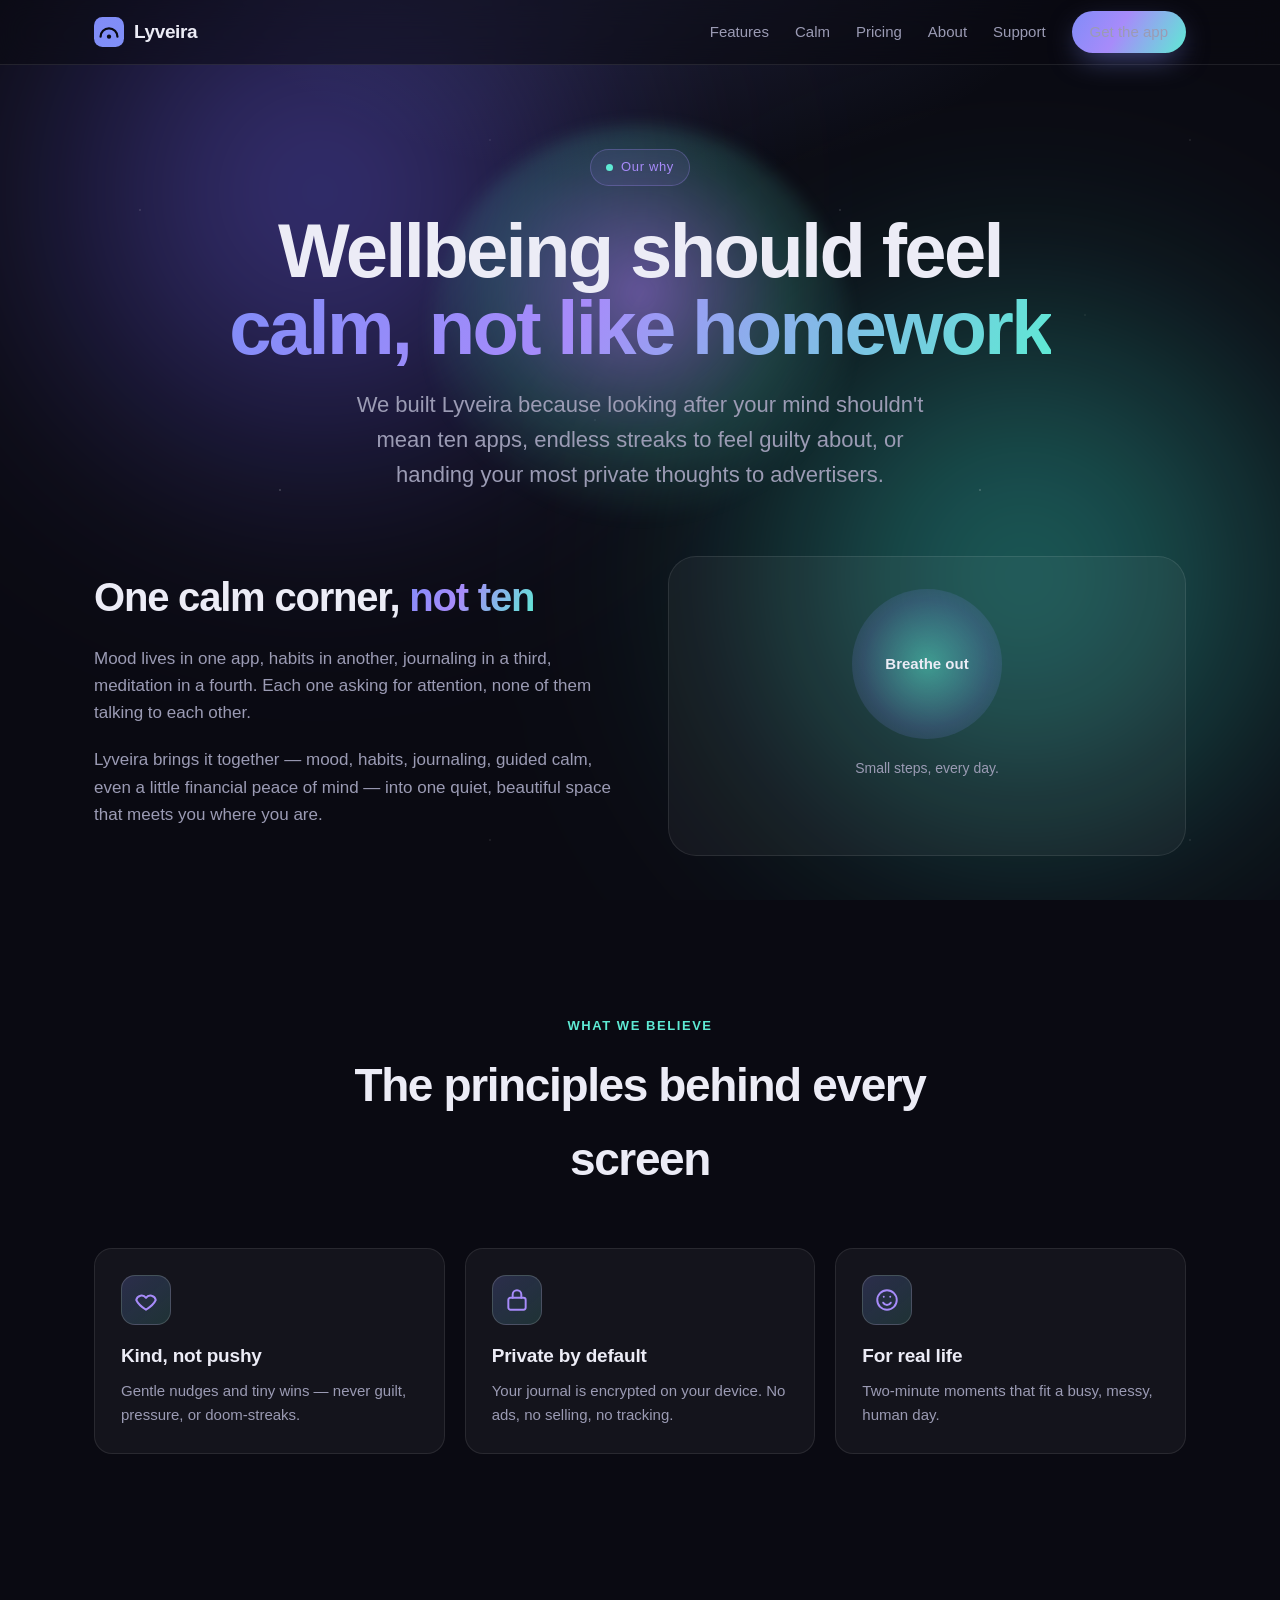
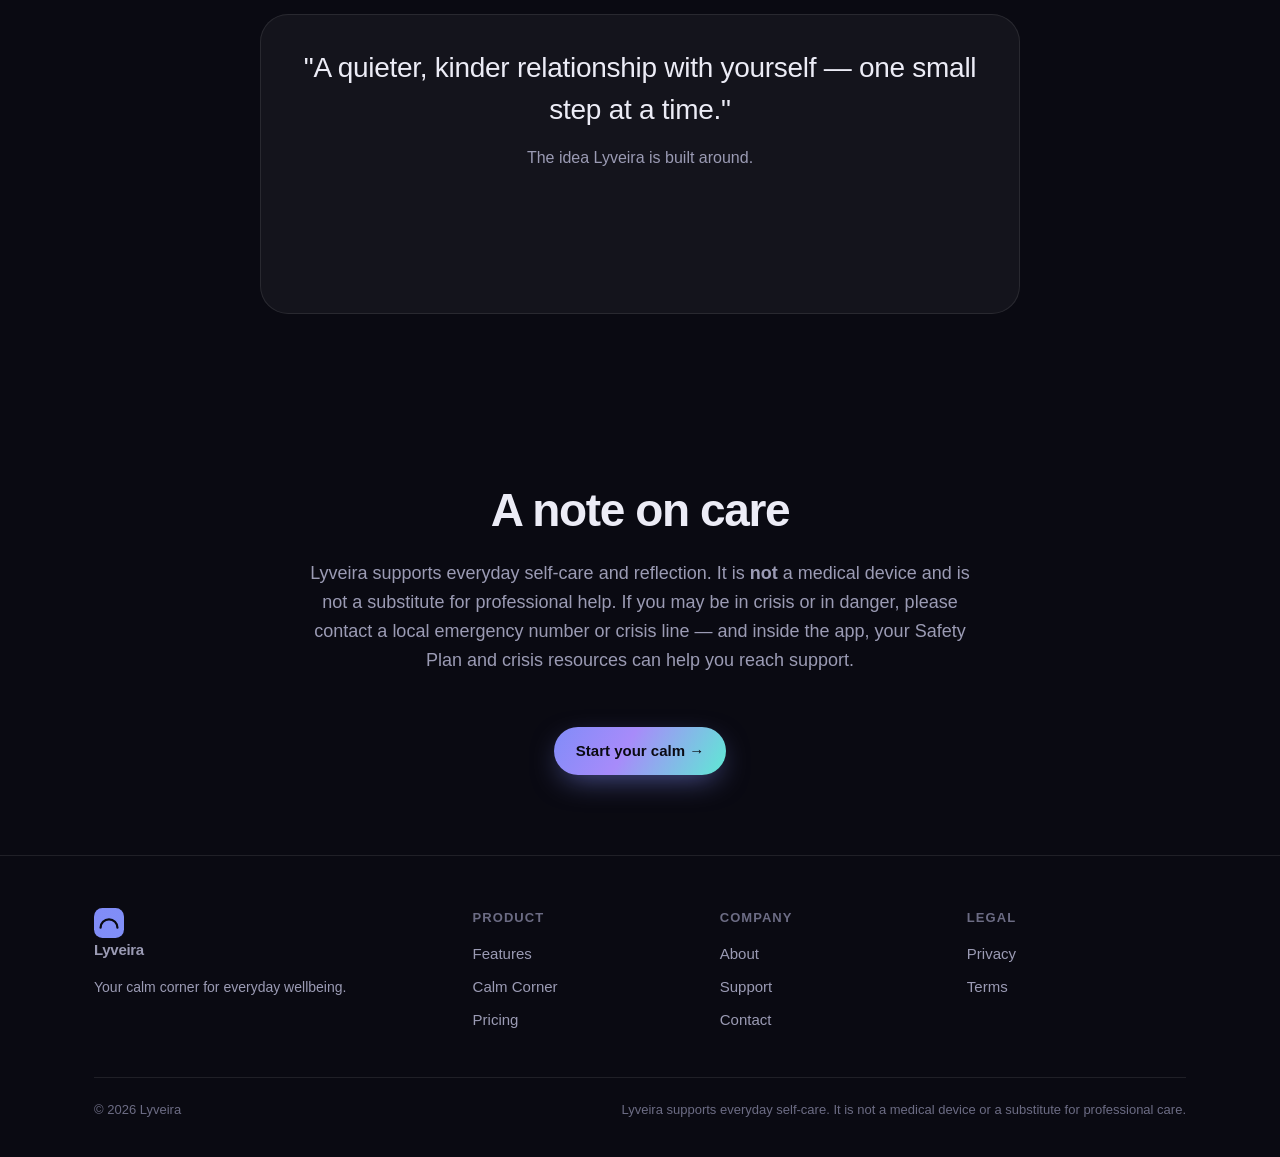
==== about/index.html @ 15eb9f91 "Premium redesign: aurora theme, animated hero, Pricing + About pages Rebuild the marketing site with" ====
<!DOCTYPE html>
<html lang="en">
<head>
<meta charset="utf-8">
<meta name="viewport" content="width=device-width, initial-scale=1">
<title>About — Lyveira</title>
<meta name="description" content="Why we built Lyveira: a calmer, kinder, more private place to look after your everyday wellbeing.">
<link rel="icon" href="data:image/svg+xml,%3Csvg xmlns='http://www.w3.org/2000/svg' viewBox='0 0 32 32'%3E%3Crect width='32' height='32' rx='9' fill='%23818cf8'/%3E%3C/svg%3E">
<link rel="stylesheet" href="../styles.css">
</head>
<body>
<div class="aurora"></div><div class="stars"></div>

<header class="nav">
  <div class="container">
    <a class="brand" href="../"><svg class="mark" viewBox="0 0 32 32" fill="none" aria-hidden="true"><rect width="32" height="32" rx="9" fill="url(#lg)"/><path d="M7 21a9 9 0 0 1 18 0" stroke="#0a0a12" stroke-width="2.4" stroke-linecap="round"/><circle cx="16" cy="21" r="2.3" fill="#0a0a12"/><defs><linearGradient id="lg" x1="0" y1="0" x2="32" y2="32"><stop stop-color="#818cf8"/><stop offset="1" stop-color="#5eead4"/></linearGradient></defs></svg>Lyveira</a>
    <nav class="nav-links">
      <a href="../#features">Features</a><a href="../#calm">Calm</a><a href="../pricing/">Pricing</a><a href="../about/">About</a><a href="../support/">Support</a>
      <a class="btn btn-primary" href="https://apps.apple.com/app/id6768826351" style="padding:9px 18px">Get the app</a>
    </nav>
    <button class="nav-toggle" aria-label="Menu" aria-expanded="false">☰</button>
  </div>
</header>

<section class="hero" style="padding-bottom:24px">
  <div class="orb" aria-hidden="true"></div>
  <div class="container">
    <span class="eyebrow"><span class="pulse"></span> Our why</span>
    <h1>Wellbeing should feel<br><span class="grad-text">calm, not like homework</span></h1>
    <p class="sub">We built Lyveira because looking after your mind shouldn't mean ten apps, endless streaks to feel guilty about, or handing your most private thoughts to advertisers.</p>
  </div>
</section>

<section style="padding-top:8px">
  <div class="container">
    <div class="split reveal">
      <div>
        <h2>One calm corner, <span class="grad-text">not ten</span></h2>
        <p>Mood lives in one app, habits in another, journaling in a third, meditation in a fourth. Each one asking for attention, none of them talking to each other.</p>
        <p>Lyveira brings it together — mood, habits, journaling, guided calm, even a little financial peace of mind — into one quiet, beautiful space that meets you where you are.</p>
      </div>
      <div class="visual">
        <div class="breath-demo"><div class="breath-circle">Breathe in</div><p class="muted" style="text-align:center;margin:0;font-size:14px">Small steps, every day.</p></div>
      </div>
    </div>
  </div>
</section>

<section>
  <div class="container">
    <div class="head reveal"><div class="kicker">What we believe</div><h2>The principles behind every screen</h2></div>
    <div class="features reveal">
      <div class="feature"><div class="icon"><svg viewBox="0 0 24 24" stroke-width="1.8" stroke-linecap="round" stroke-linejoin="round"><path d="M12 21s-7-4.5-9-9a5 5 0 0 1 9-2 5 5 0 0 1 9 2c-2 4.5-9 9-9 9z"/></svg></div><h3>Kind, not pushy</h3><p>Gentle nudges and tiny wins — never guilt, pressure, or doom-streaks.</p></div>
      <div class="feature"><div class="icon"><svg viewBox="0 0 24 24" stroke-width="1.8" stroke-linecap="round" stroke-linejoin="round"><rect x="4" y="10" width="16" height="11" rx="2"/><path d="M8 10V7a4 4 0 0 1 8 0v3"/></svg></div><h3>Private by default</h3><p>Your journal is encrypted on your device. No ads, no selling, no tracking.</p></div>
      <div class="feature"><div class="icon"><svg viewBox="0 0 24 24" stroke-width="1.8" stroke-linecap="round" stroke-linejoin="round"><circle cx="12" cy="12" r="9"/><path d="M8.5 14.5a4 4 0 0 0 7 0"/><path d="M9 9h.01M15 9h.01"/></svg></div><h3>For real life</h3><p>Two-minute moments that fit a busy, messy, human day.</p></div>
    </div>
  </div>
</section>

<section>
  <div class="container">
    <div class="visual reveal" style="text-align:center;max-width:760px;margin:0 auto">
      <p style="font-size:clamp(20px,3vw,28px);line-height:1.5;margin:0 0 14px;letter-spacing:-0.01em">"A quieter, kinder relationship with yourself — one small step at a time."</p>
      <p class="muted" style="margin:0">The idea Lyveira is built around.</p>
    </div>
  </div>
</section>

<section>
  <div class="container">
    <div class="head reveal"><h2>A note on care</h2><p>Lyveira supports everyday self-care and reflection. It is <b>not</b> a medical device and is not a substitute for professional help. If you may be in crisis or in danger, please contact a local emergency number or crisis line — and inside the app, your Safety Plan and crisis resources can help you reach support.</p></div>
    <div style="text-align:center"><a class="btn btn-primary" href="https://apps.apple.com/app/id6768826351">Start your calm →</a></div>
  </div>
</section>

<footer class="foot">
  <div class="container">
    <div class="foot-grid">
      <div><a class="brand" href="../"><svg class="mark" viewBox="0 0 32 32" fill="none" aria-hidden="true"><rect width="32" height="32" rx="9" fill="url(#lg2)"/><path d="M7 21a9 9 0 0 1 18 0" stroke="#0a0a12" stroke-width="2.4" stroke-linecap="round"/><defs><linearGradient id="lg2" x1="0" y1="0" x2="32" y2="32"><stop stop-color="#818cf8"/><stop offset="1" stop-color="#5eead4"/></linearGradient></defs></svg>Lyveira</a><p class="tag">Your calm corner for everyday wellbeing.</p></div>
      <div><h5>Product</h5><a href="../#features">Features</a><a href="../#calm">Calm Corner</a><a href="../pricing/">Pricing</a></div>
      <div><h5>Company</h5><a href="../about/">About</a><a href="../support/">Support</a><a href="mailto:support@lyveira.app">Contact</a></div>
      <div><h5>Legal</h5><a href="../privacy/">Privacy</a><a href="../terms/">Terms</a></div>
    </div>
    <div class="foot-bottom"><span>&copy; 2026 Lyveira</span><span class="disc">Lyveira supports everyday self-care. It is not a medical device or a substitute for professional care.</span></div>
  </div>
</footer>
<script src="../main.js" defer></script>
</body>
</html>
---- styles.css ----
/* ============================================================================
   Lyveira — "Night to Dawn" aurora theme
   Static, no-build. Calm, premium, animated. No medical claims in content.
   ========================================================================== */

:root {
  --night:   #07070e;
  --bg:      #0a0a12;
  --bg-soft: #0f0f1b;
  --surface: rgba(255,255,255,0.045);
  --surface-2: rgba(255,255,255,0.07);
  --border:  rgba(255,255,255,0.09);
  --border-2: rgba(255,255,255,0.16);

  --text:  #ECECF6;
  --muted: #9b9bb4;
  --faint: #6c6c84;

  --indigo: #818cf8;
  --violet: #a78bfa;
  --teal:   #5eead4;
  --emerald:#34d399;
  --rose:   #fb7185;
  --gold:   #fbbf24;

  --grad: linear-gradient(120deg, #818cf8 0%, #a78bfa 42%, #5eead4 100%);
  --grad-warm: linear-gradient(120deg, #a78bfa, #fb7185 60%, #fbbf24);

  --radius: 18px;
  --radius-lg: 28px;
  --max: 1140px;
  --shadow: 0 30px 80px -36px rgba(80,70,220,0.5);
  --ease: cubic-bezier(.2,.7,.2,1);
}

* { box-sizing: border-box; }
html { -webkit-text-size-adjust: 100%; scroll-behavior: smooth; }
body {
  margin: 0;
  background: var(--bg);
  color: var(--text);
  font-family: -apple-system, BlinkMacSystemFont, "Segoe UI", Roboto, Inter, Helvetica, Arial, sans-serif;
  line-height: 1.6;
  -webkit-font-smoothing: antialiased;
  overflow-x: hidden;
}
a { color: var(--indigo); text-decoration: none; }
a:hover { color: var(--violet); }
img, svg { max-width: 100%; display: block; }
.container { max-width: var(--max); margin: 0 auto; padding: 0 24px; }
.grad-text { background: var(--grad); -webkit-background-clip: text; background-clip: text; -webkit-text-fill-color: transparent; }

/* ── Animated aurora backdrop ─────────────────────────────────────────────── */
.aurora { position: fixed; inset: 0; z-index: -2; overflow: hidden; background:
  radial-gradient(60% 50% at 50% -10%, rgba(129,140,248,0.18), transparent 60%), var(--bg); }
.aurora::before, .aurora::after {
  content: ""; position: absolute; width: 70vw; height: 70vw; border-radius: 50%;
  filter: blur(90px); opacity: 0.5; mix-blend-mode: screen;
}
.aurora::before { background: radial-gradient(circle, #6d5dfc, transparent 60%); top: -20vw; left: -10vw; animation: drift1 26s var(--ease) infinite alternate; }
.aurora::after  { background: radial-gradient(circle, #2dd4bf, transparent 60%); top: 10vw; right: -15vw; animation: drift2 32s var(--ease) infinite alternate; }
.stars { position: fixed; inset: 0; z-index: -1; pointer-events: none;
  background-image:
    radial-gradient(1px 1px at 20% 30%, rgba(255,255,255,0.6), transparent),
    radial-gradient(1px 1px at 70% 20%, rgba(255,255,255,0.4), transparent),
    radial-gradient(1.5px 1.5px at 40% 70%, rgba(255,255,255,0.5), transparent),
    radial-gradient(1px 1px at 85% 60%, rgba(255,255,255,0.35), transparent),
    radial-gradient(1px 1px at 55% 45%, rgba(255,255,255,0.3), transparent);
  background-size: 700px 700px; opacity: 0.6; }
@keyframes drift1 { from { transform: translate(0,0) scale(1);} to { transform: translate(12vw, 8vw) scale(1.2);} }
@keyframes drift2 { from { transform: translate(0,0) scale(1.1);} to { transform: translate(-10vw, 6vw) scale(1);} }

/* ── Nav ──────────────────────────────────────────────────────────────────── */
.nav { position: sticky; top: 0; z-index: 100; backdrop-filter: blur(14px);
  background: rgba(10,10,18,0.55); border-bottom: 1px solid var(--border); }
.nav .container { display: flex; align-items: center; gap: 16px; height: 64px; }
.brand { display: flex; align-items: center; gap: 10px; font-weight: 750; font-size: 19px; letter-spacing: -0.02em; color: var(--text); }
.brand:hover { color: var(--text); }
.brand .mark { width: 30px; height: 30px; }
.nav-links { margin-left: auto; display: flex; gap: 26px; align-items: center; }
.nav-links a { color: var(--muted); font-size: 15px; font-weight: 500; }
.nav-links a:hover { color: var(--text); }
.nav-toggle { display: none; margin-left: auto; background: none; border: 0; color: var(--text); font-size: 24px; cursor: pointer; }

/* ── Buttons / badges ─────────────────────────────────────────────────────── */
.btn { display: inline-flex; align-items: center; gap: 9px; font-weight: 700; font-size: 15px;
  padding: 12px 22px; border-radius: 999px; border: 0; cursor: pointer; transition: transform .2s var(--ease), filter .2s; }
.btn:hover { transform: translateY(-2px); }
.btn-primary { background: var(--grad); color: #0a0a12; box-shadow: 0 10px 30px -8px rgba(129,140,248,0.6); }
.btn-primary:hover { filter: brightness(1.06); color: #0a0a12; }
.btn-ghost { background: var(--surface); color: var(--text); border: 1px solid var(--border-2); }
.btn-ghost:hover { color: var(--text); background: var(--surface-2); }

.appstore { display: inline-flex; align-items: center; gap: 11px; background: #000; border: 1px solid #33333f;
  color: #fff; padding: 11px 20px; border-radius: 14px; transition: transform .2s var(--ease), border-color .2s; }
.appstore:hover { transform: translateY(-2px); border-color: #555; color: #fff; }
.appstore svg { width: 26px; height: 26px; fill: #fff; }
.appstore .s { font-size: 11px; color: #c9c9d6; line-height: 1; }
.appstore .b { font-size: 18px; font-weight: 600; line-height: 1.15; }

/* ── Hero ─────────────────────────────────────────────────────────────────── */
.hero { position: relative; padding: 84px 0 48px; text-align: center; }
.eyebrow { display: inline-flex; align-items: center; gap: 8px; font-size: 13px; letter-spacing: 0.05em;
  color: var(--violet); background: rgba(167,139,250,0.1); border: 1px solid rgba(167,139,250,0.28);
  padding: 7px 15px; border-radius: 999px; margin-bottom: 26px; }
.eyebrow .pulse { width: 7px; height: 7px; border-radius: 50%; background: var(--teal); box-shadow: 0 0 0 0 rgba(94,234,212,0.6); animation: pulse 2.4s infinite; }
@keyframes pulse { 0%{box-shadow:0 0 0 0 rgba(94,234,212,.6);} 70%{box-shadow:0 0 0 9px rgba(94,234,212,0);} 100%{box-shadow:0 0 0 0 rgba(94,234,212,0);} }
.hero h1 { font-size: clamp(40px, 7.5vw, 76px); line-height: 1.02; letter-spacing: -0.035em; margin: 0 0 20px; font-weight: 800; }
.hero .sub { font-size: clamp(17px, 2.3vw, 22px); color: var(--muted); max-width: 600px; margin: 0 auto 32px; }
.hero-cta { display: flex; gap: 16px; justify-content: center; align-items: center; flex-wrap: wrap; }
.hero-note { color: var(--faint); font-size: 13px; margin-top: 16px; }

/* breathing orb behind hero */
.orb { position: absolute; top: 60px; left: 50%; transform: translateX(-50%); width: 420px; height: 420px;
  border-radius: 50%; z-index: -1; background: radial-gradient(circle at 50% 40%, rgba(167,139,250,0.55), rgba(94,234,212,0.18) 45%, transparent 70%);
  filter: blur(8px); animation: breathe 9s var(--ease) infinite; }
@keyframes breathe { 0%,100%{ transform: translateX(-50%) scale(0.92); opacity:.7;} 50%{ transform: translateX(-50%) scale(1.12); opacity:1;} }

/* ── Phone mockup ─────────────────────────────────────────────────────────── */
.phone-stage { display: flex; justify-content: center; margin-top: 52px; perspective: 1400px; }
.phone { width: 290px; height: 600px; border-radius: 46px; padding: 13px;
  background: linear-gradient(160deg, #20202f, #0c0c16); border: 1.5px solid #34344a;
  box-shadow: var(--shadow), inset 0 0 0 7px #08080f; position: relative;
  transform: rotateX(6deg) rotateY(-9deg); transition: transform .6s var(--ease); }
.phone:hover { transform: rotateX(0) rotateY(0); }
.phone .notch { position: absolute; top: 14px; left: 50%; transform: translateX(-50%); width: 116px; height: 26px; background: #07070e; border-radius: 0 0 16px 16px; z-index: 3; }
.screen { height: 100%; border-radius: 33px; background: radial-gradient(130% 80% at 50% 0%, #1a1a2c, #0c0c16); overflow: hidden; position: relative; }
.screen .slide { position: absolute; inset: 0; padding: 46px 18px 18px; display: flex; flex-direction: column; gap: 12px; opacity: 0; transition: opacity .7s var(--ease); }
.screen .slide.on { opacity: 1; }
.sl-greet { font-size: 13px; color: var(--muted); }
.sl-greet b { display: block; color: var(--text); font-size: 21px; letter-spacing: -0.02em; font-weight: 700; }
.card-mini { background: var(--surface); border: 1px solid var(--border); border-radius: 14px; padding: 13px 14px; }
.card-mini .lbl { font-size: 11px; color: var(--muted); display: block; margin-bottom: 7px; }
.moods { display: flex; gap: 9px; font-size: 24px; }
.moods span { transition: transform .2s; }
.moods span:hover { transform: scale(1.25); }
.prog { height: 8px; border-radius: 6px; background: rgba(255,255,255,0.08); overflow: hidden; }
.prog i { display: block; height: 100%; border-radius: 6px; background: var(--grad); }
.pill-row { display: flex; gap: 7px; flex-wrap: wrap; }
.pill { font-size: 11px; padding: 5px 10px; border-radius: 999px; background: rgba(129,140,248,0.14); border: 1px solid rgba(129,140,248,0.25); color: #cdd2ff; }
.garden { font-size: 30px; letter-spacing: 4px; }
.coach-bubble { background: var(--grad); color: #0a0a12; font-size: 12px; font-weight: 600; padding: 10px 12px; border-radius: 14px 14px 14px 4px; align-self: flex-start; max-width: 85%; }
.dots { display: flex; gap: 6px; justify-content: center; margin-top: 14px; }
.dots b { width: 6px; height: 6px; border-radius: 50%; background: rgba(255,255,255,0.25); transition: background .3s, width .3s; }
.dots b.on { background: var(--violet); width: 18px; border-radius: 3px; }

/* ── Marquee trust bar ────────────────────────────────────────────────────── */
.trustbar { border-top: 1px solid var(--border); border-bottom: 1px solid var(--border); background: rgba(255,255,255,0.015); overflow: hidden; }
.marquee { display: flex; gap: 48px; padding: 16px 0; white-space: nowrap; animation: scroll 30s linear infinite; width: max-content; }
.marquee span { color: var(--muted); font-size: 14px; display: inline-flex; gap: 10px; align-items: center; }
.marquee span::before { content: "✦"; color: var(--teal); }
@keyframes scroll { from { transform: translateX(0);} to { transform: translateX(-50%);} }

/* ── Sections ─────────────────────────────────────────────────────────────── */
section { padding: 80px 0; position: relative; }
.head { text-align: center; max-width: 680px; margin: 0 auto 52px; }
.head .kicker { font-size: 13px; letter-spacing: 0.12em; text-transform: uppercase; color: var(--teal); font-weight: 600; margin-bottom: 12px; }
.head h2 { font-size: clamp(30px, 4.5vw, 46px); letter-spacing: -0.03em; margin: 0 0 12px; font-weight: 800; }
.head p { color: var(--muted); font-size: 18px; margin: 0; }

/* reveal on scroll */
.reveal { opacity: 0; transform: translateY(26px); transition: opacity .7s var(--ease), transform .7s var(--ease); }
.reveal.in { opacity: 1; transform: none; }
.reveal.d1 { transition-delay: .08s; } .reveal.d2 { transition-delay: .16s; } .reveal.d3 { transition-delay: .24s; }

/* feature grid */
.features { display: grid; grid-template-columns: repeat(3, 1fr); gap: 20px; }
.feature { background: var(--surface); border: 1px solid var(--border); border-radius: var(--radius); padding: 26px;
  position: relative; overflow: hidden; transition: transform .3s var(--ease), border-color .3s, background .3s; }
.feature::after { content:""; position:absolute; inset:0; background: radial-gradient(120% 80% at 0 0, rgba(129,140,248,0.10), transparent 50%); opacity:0; transition:opacity .3s; }
.feature:hover { transform: translateY(-6px); border-color: var(--border-2); background: var(--surface-2); }
.feature:hover::after { opacity: 1; }
.feature .icon { width: 50px; height: 50px; border-radius: 14px; display: grid; place-items: center; margin-bottom: 16px;
  background: linear-gradient(140deg, rgba(129,140,248,0.22), rgba(94,234,212,0.14)); border: 1px solid var(--border-2); }
.feature .icon svg { width: 26px; height: 26px; stroke: var(--violet); fill: none; }
.feature h3 { margin: 0 0 7px; font-size: 19px; letter-spacing: -0.01em; }
.feature p { margin: 0; color: var(--muted); font-size: 15px; }
.feature .badge { position: absolute; top: 18px; right: 18px; font-size: 10px; letter-spacing: 0.08em; text-transform: uppercase;
  color: var(--gold); border: 1px solid rgba(251,191,36,0.4); border-radius: 999px; padding: 3px 9px; }

/* split showcase */
.split { display: grid; grid-template-columns: 1fr 1fr; gap: 56px; align-items: center; }
.split.flip .visual { order: 2; }
.split h2 { font-size: clamp(28px, 4vw, 40px); letter-spacing: -0.03em; margin: 0 0 16px; }
.split p { color: var(--muted); font-size: 17px; margin: 0 0 20px; }
.checklist { list-style: none; padding: 0; margin: 0; display: grid; gap: 12px; }
.checklist li { display: flex; gap: 12px; align-items: flex-start; color: var(--text); }
.checklist li::before { content: "✓"; color: var(--teal); font-weight: 800; background: rgba(94,234,212,0.12); border-radius: 50%; width: 22px; height: 22px; display: grid; place-items: center; flex: none; font-size: 13px; margin-top: 1px; }
.visual { border: 1px solid var(--border); border-radius: var(--radius-lg); background: var(--surface); padding: 32px; min-height: 300px; position: relative; overflow: hidden; }

/* garden art */
.garden-art { display: flex; align-items: flex-end; justify-content: center; gap: 14px; height: 240px; }
.sprout { width: 46px; background: linear-gradient(180deg, rgba(52,211,153,0.25), rgba(52,211,153,0.05)); border: 1px solid rgba(52,211,153,0.3); border-radius: 14px 14px 8px 8px; display: flex; align-items: flex-end; justify-content: center; padding-bottom: 8px; font-size: 26px; animation: grow 4s var(--ease) infinite alternate; }
.sprout:nth-child(2){ animation-delay:.5s;} .sprout:nth-child(3){ animation-delay:1s;} .sprout:nth-child(4){ animation-delay:1.5s;} .sprout:nth-child(5){ animation-delay:2s;}
@keyframes grow { from { height: 60%; opacity:.7;} to { height: 100%; opacity:1;} }

/* breathing demo */
.breath-demo { display: flex; flex-direction: column; align-items: center; gap: 18px; }
.breath-circle { width: 150px; height: 150px; border-radius: 50%; background: radial-gradient(circle, rgba(94,234,212,0.5), rgba(129,140,248,0.2) 60%, transparent);
  display: grid; place-items: center; color: var(--text); font-size: 15px; font-weight: 600; animation: breathe2 8s var(--ease) infinite; }
@keyframes breathe2 { 0%,100%{ transform: scale(0.8);} 50%{ transform: scale(1.15);} }

/* personas */
.personas { display: grid; grid-template-columns: repeat(4,1fr); gap: 16px; }
.persona { background: var(--surface); border: 1px solid var(--border); border-radius: var(--radius); padding: 22px; text-align: center; }
.persona .e { font-size: 30px; margin-bottom: 10px; }
.persona h4 { margin: 0 0 6px; font-size: 16px; }
.persona p { margin: 0; color: var(--muted); font-size: 13px; }

/* stats */
.stats { display: grid; grid-template-columns: repeat(4,1fr); gap: 20px; text-align: center; }
.stat .n { font-size: clamp(30px,5vw,46px); font-weight: 800; letter-spacing: -0.03em; }
.stat .l { color: var(--muted); font-size: 14px; }

/* pricing */
.plans { display: grid; grid-template-columns: 1fr 1fr; gap: 24px; max-width: 820px; margin: 0 auto; }
.plan { background: var(--surface); border: 1px solid var(--border); border-radius: var(--radius-lg); padding: 32px; position: relative; }
.plan.pro { border-color: rgba(167,139,250,0.45); background: radial-gradient(130% 120% at 50% 0, rgba(167,139,250,0.12), var(--surface)); }
.plan .tier { font-size: 14px; letter-spacing: 0.1em; text-transform: uppercase; color: var(--muted); }
.plan.pro .tier { color: var(--violet); }
.plan .price { font-size: 42px; font-weight: 800; letter-spacing: -0.03em; margin: 6px 0 2px; }
.plan .price small { font-size: 16px; color: var(--muted); font-weight: 500; }
.plan ul { list-style: none; padding: 0; margin: 20px 0 24px; display: grid; gap: 11px; }
.plan li { display: flex; gap: 10px; color: var(--text); font-size: 15px; }
.plan li::before { content: "✓"; color: var(--teal); font-weight: 800; }
.plan li.off { color: var(--faint); } .plan li.off::before { content: "—"; color: var(--faint); }
.ribbon { position: absolute; top: -12px; right: 24px; background: var(--grad-warm); color: #0a0a12; font-size: 12px; font-weight: 700; padding: 5px 12px; border-radius: 999px; }

/* FAQ */
.faq { max-width: 780px; margin: 0 auto; }
.faq details { border: 1px solid var(--border); border-radius: 14px; padding: 0 20px; margin-bottom: 12px; background: var(--surface); transition: border-color .2s; }
.faq details[open] { border-color: var(--border-2); }
.faq summary { cursor: pointer; padding: 18px 0; font-weight: 650; list-style: none; display: flex; justify-content: space-between; gap: 16px; align-items: center; }
.faq summary::-webkit-details-marker { display: none; }
.faq summary::after { content: "+"; color: var(--violet); font-size: 24px; line-height: 1; transition: transform .2s; }
.faq details[open] summary::after { content: "−"; }
.faq details p { margin: 0 0 18px; color: var(--muted); font-size: 15px; }

/* big CTA */
.cta-final { text-align: center; }
.cta-card { position: relative; overflow: hidden; border: 1px solid rgba(167,139,250,0.35); border-radius: var(--radius-lg);
  background: radial-gradient(120% 130% at 50% 0, rgba(129,140,248,0.18), var(--surface)); padding: 64px 28px; }
.cta-card h2 { font-size: clamp(30px,5vw,48px); letter-spacing: -0.03em; margin: 0 0 14px; font-weight: 800; }
.cta-card p { color: var(--muted); max-width: 480px; margin: 0 auto 28px; font-size: 18px; }

/* footer */
.foot { border-top: 1px solid var(--border); padding: 52px 0 36px; }
.foot-grid { display: grid; grid-template-columns: 1.6fr 1fr 1fr 1fr; gap: 28px; }
.foot .brand { margin-bottom: 14px; }
.foot p.tag { color: var(--muted); font-size: 14px; max-width: 260px; }
.foot h5 { font-size: 13px; letter-spacing: 0.08em; text-transform: uppercase; color: var(--faint); margin: 0 0 14px; }
.foot a { display: block; color: var(--muted); font-size: 15px; margin-bottom: 9px; }
.foot a:hover { color: var(--text); }
.foot-bottom { border-top: 1px solid var(--border); margin-top: 36px; padding-top: 22px; display: flex; justify-content: space-between; gap: 14px; flex-wrap: wrap; color: var(--faint); font-size: 13px; }
.foot-bottom .disc { max-width: 620px; }

/* ── Legal / content pages (kept) ─────────────────────────────────────────── */
/* compatibility header/footer for privacy/terms/support (older markup) */
header.site { display: flex; align-items: center; gap: 12px; padding: 16px 24px; border-bottom: 1px solid var(--border);
  position: sticky; top: 0; background: rgba(10,10,18,0.6); backdrop-filter: blur(12px); z-index: 50; }
header.site .brand { font-weight: 750; font-size: 19px; letter-spacing: -0.02em; }
header.site .brand a { color: var(--text); }
header.site nav { margin-left: auto; display: flex; gap: 18px; font-size: 15px; }
header.site nav a { color: var(--muted); }
header.site nav a:hover { color: var(--text); }
body > footer:not(.foot) { border-top: 1px solid var(--border); color: var(--muted); font-size: 14px; padding: 28px 24px; text-align: center; }
body > footer:not(.foot) a { color: var(--muted); }
body > footer:not(.foot) a:hover { color: var(--text); }
.wrap { max-width: 760px; margin: 0 auto; padding: 44px 24px 90px; }
.wrap h1 { font-size: 32px; letter-spacing: -0.02em; margin: 16px 0 6px; }
.wrap h2 { font-size: 21px; margin: 34px 0 8px; letter-spacing: -0.01em; }
.wrap h3 { font-size: 16px; margin: 22px 0 6px; }
.muted { color: var(--muted); }
.updated { color: var(--muted); font-size: 14px; margin-bottom: 8px; }
.tldr { background: var(--surface); border: 1px solid var(--border); border-radius: 14px; padding: 16px 20px; margin: 22px 0; }
.tldr ul { margin: 6px 0 0; padding-left: 20px; }
hr { border: none; border-top: 1px solid var(--border); margin: 34px 0; }

/* ── Responsive ───────────────────────────────────────────────────────────── */
@media (max-width: 900px) {
  .features { grid-template-columns: 1fr 1fr; }
  .split, .plans { grid-template-columns: 1fr; gap: 32px; }
  .split.flip .visual { order: 0; }
  .personas, .stats { grid-template-columns: 1fr 1fr; }
  .foot-grid { grid-template-columns: 1fr 1fr; }
}
@media (max-width: 600px) {
  .nav-links { display: none; }
  .nav-links.open { display: flex; position: absolute; top: 64px; left: 0; right: 0; flex-direction: column; gap: 0;
    background: rgba(10,10,18,0.96); backdrop-filter: blur(14px); border-bottom: 1px solid var(--border); padding: 8px 24px 16px; }
  .nav-links.open a { padding: 12px 0; border-bottom: 1px solid var(--border); }
  .nav-toggle { display: block; }
  .features, .personas, .stats, .foot-grid { grid-template-columns: 1fr; }
  section { padding: 60px 0; }
}

/* ── Reduced motion ───────────────────────────────────────────────────────── */
@media (prefers-reduced-motion: reduce) {
  *, *::before, *::after { animation: none !important; transition: none !important; scroll-behavior: auto; }
  .reveal { opacity: 1; transform: none; }
}
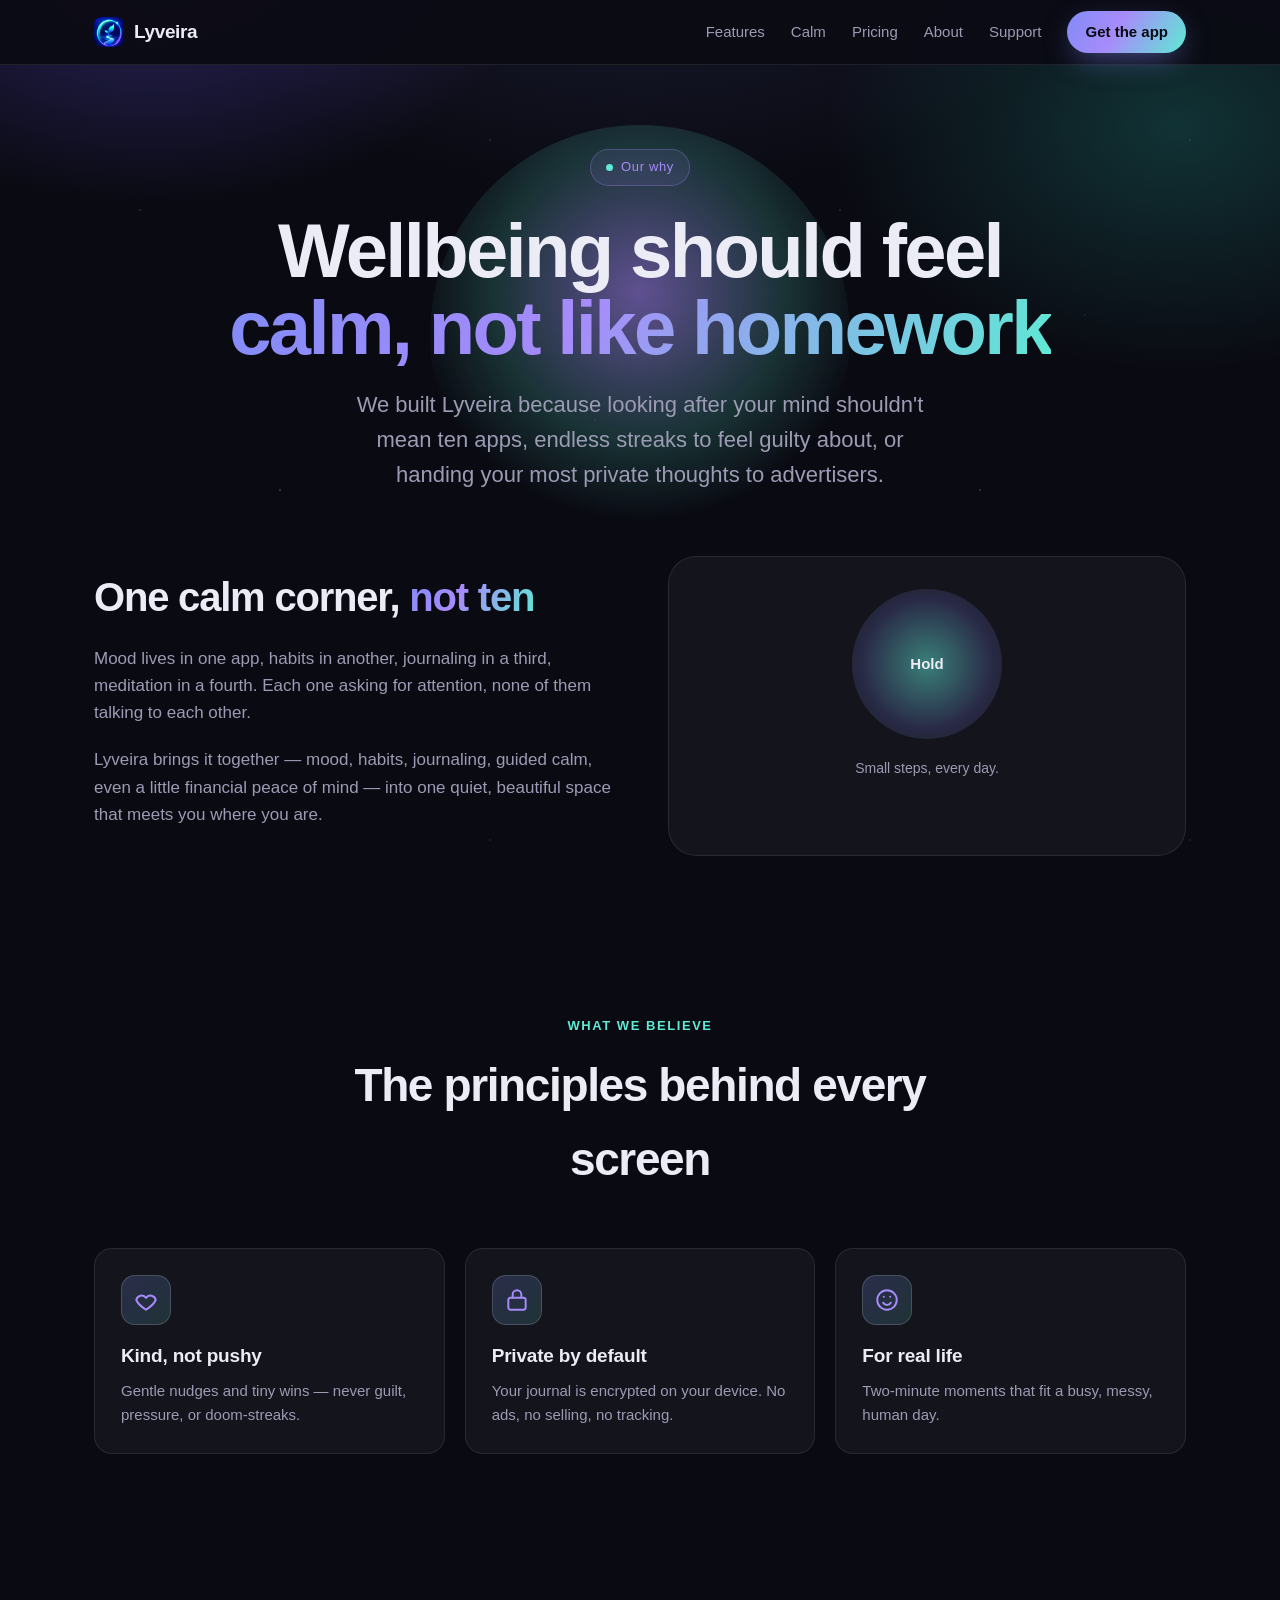
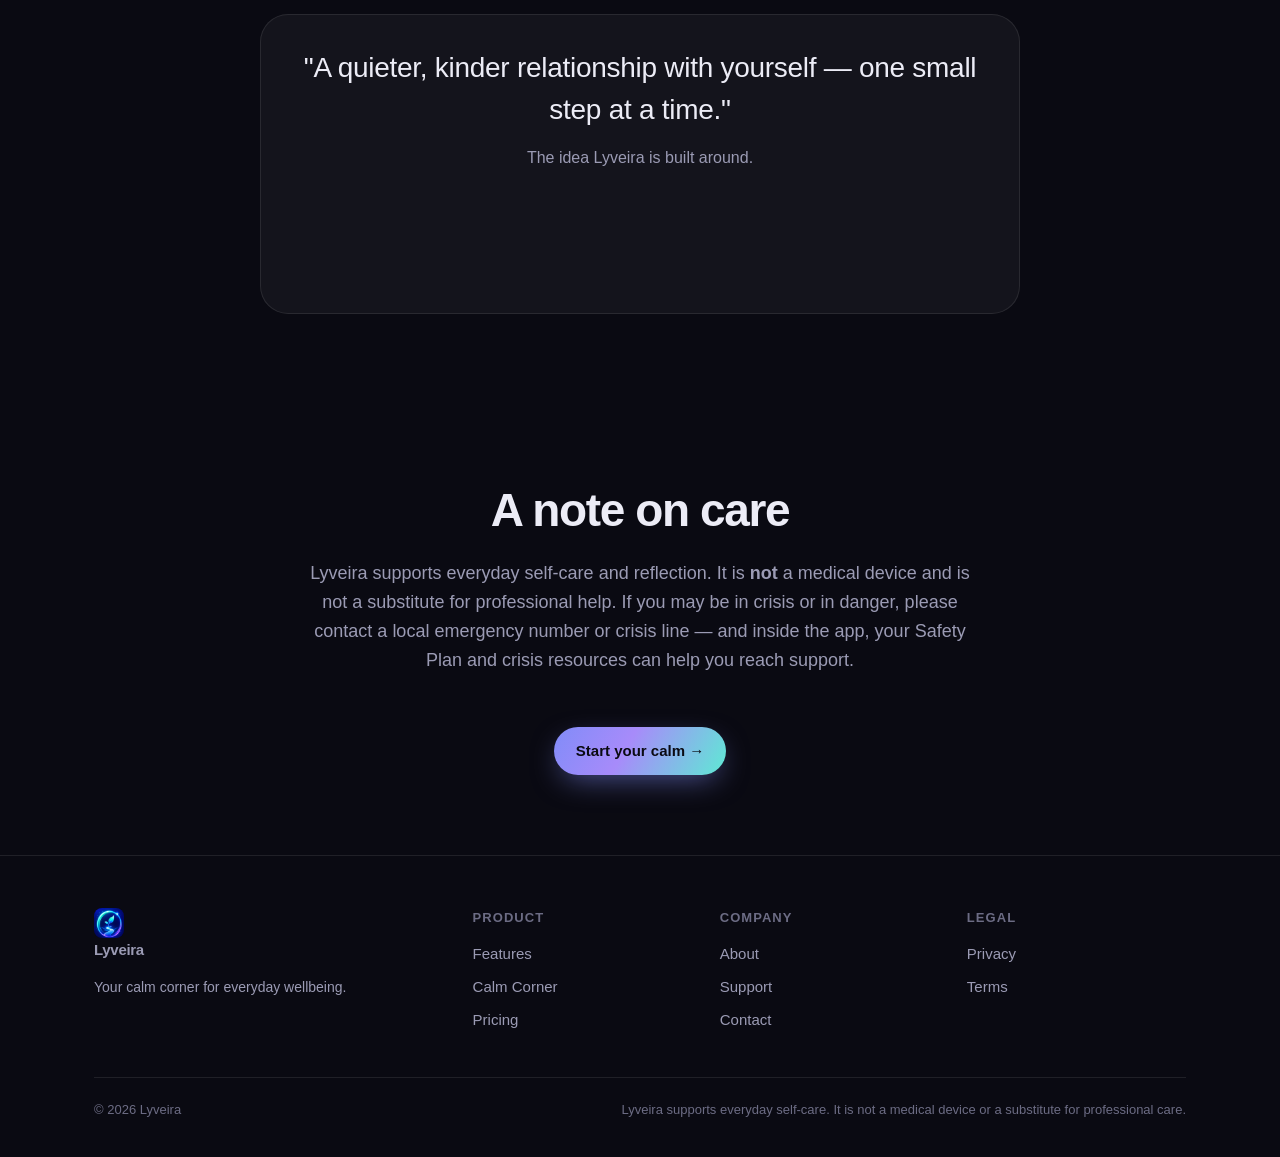
==== commit e55b2806: "feat(site): use the real Lyveira app icon (favicon, Apple-touch, OG, nav/footer logo) Replaced the p" ====
--- a/about/index.html
+++ b/about/index.html
@@ -5,7 +5,9 @@
 <meta name="viewport" content="width=device-width, initial-scale=1">
 <title>About — Lyveira</title>
 <meta name="description" content="Why we built Lyveira: a calmer, kinder, more private place to look after your everyday wellbeing.">
-<link rel="icon" href="data:image/svg+xml,%3Csvg xmlns='http://www.w3.org/2000/svg' viewBox='0 0 32 32'%3E%3Crect width='32' height='32' rx='9' fill='%23818cf8'/%3E%3C/svg%3E">
+<link rel="icon" type="image/png" sizes="32x32" href="/favicon-32.png">
+<link rel="icon" type="image/png" sizes="192x192" href="/icon-192.png">
+<link rel="apple-touch-icon" sizes="180x180" href="/apple-touch-icon.png">
 <link rel="stylesheet" href="../styles.css">
 </head>
 <body>
@@ -13,7 +15,7 @@
 
 <header class="nav">
   <div class="container">
-    <a class="brand" href="../"><svg class="mark" viewBox="0 0 32 32" fill="none" aria-hidden="true"><rect width="32" height="32" rx="9" fill="url(#lg)"/><path d="M7 21a9 9 0 0 1 18 0" stroke="#0a0a12" stroke-width="2.4" stroke-linecap="round"/><circle cx="16" cy="21" r="2.3" fill="#0a0a12"/><defs><linearGradient id="lg" x1="0" y1="0" x2="32" y2="32"><stop stop-color="#818cf8"/><stop offset="1" stop-color="#5eead4"/></linearGradient></defs></svg>Lyveira</a>
+    <a class="brand" href="../"><img class="mark" src="/icon-192.png" width="30" height="30" alt="" style="border-radius:8px">Lyveira</a>
     <nav class="nav-links">
       <a href="../#features">Features</a><a href="../#calm">Calm</a><a href="../pricing/">Pricing</a><a href="../about/">About</a><a href="../support/">Support</a>
       <a class="btn btn-primary" href="https://apps.apple.com/app/id6768826351" style="padding:9px 18px">Get the app</a>
@@ -76,7 +78,7 @@
 <footer class="foot">
   <div class="container">
     <div class="foot-grid">
-      <div><a class="brand" href="../"><svg class="mark" viewBox="0 0 32 32" fill="none" aria-hidden="true"><rect width="32" height="32" rx="9" fill="url(#lg2)"/><path d="M7 21a9 9 0 0 1 18 0" stroke="#0a0a12" stroke-width="2.4" stroke-linecap="round"/><defs><linearGradient id="lg2" x1="0" y1="0" x2="32" y2="32"><stop stop-color="#818cf8"/><stop offset="1" stop-color="#5eead4"/></linearGradient></defs></svg>Lyveira</a><p class="tag">Your calm corner for everyday wellbeing.</p></div>
+      <div><a class="brand" href="../"><img class="mark" src="/icon-192.png" width="30" height="30" alt="" style="border-radius:8px">Lyveira</a><p class="tag">Your calm corner for everyday wellbeing.</p></div>
       <div><h5>Product</h5><a href="../#features">Features</a><a href="../#calm">Calm Corner</a><a href="../pricing/">Pricing</a></div>
       <div><h5>Company</h5><a href="../about/">About</a><a href="../support/">Support</a><a href="mailto:support@lyveira.app">Contact</a></div>
       <div><h5>Legal</h5><a href="../privacy/">Privacy</a><a href="../terms/">Terms</a></div>
--- a/styles.css
+++ b/styles.css
@@ -51,15 +51,16 @@
 .grad-text { background: var(--grad); -webkit-background-clip: text; background-clip: text; -webkit-text-fill-color: transparent; }
 
 /* ── Animated aurora backdrop ─────────────────────────────────────────────── */
-.aurora { position: fixed; inset: 0; z-index: -2; overflow: hidden; background:
-  radial-gradient(60% 50% at 50% -10%, rgba(129,140,248,0.18), transparent 60%), var(--bg); }
-.aurora::before, .aurora::after {
-  content: ""; position: absolute; width: 70vw; height: 70vw; border-radius: 50%;
-  filter: blur(90px); opacity: 0.5; mix-blend-mode: screen;
-}
-.aurora::before { background: radial-gradient(circle, #6d5dfc, transparent 60%); top: -20vw; left: -10vw; animation: drift1 26s var(--ease) infinite alternate; }
-.aurora::after  { background: radial-gradient(circle, #2dd4bf, transparent 60%); top: 10vw; right: -15vw; animation: drift2 32s var(--ease) infinite alternate; }
-.stars { position: fixed; inset: 0; z-index: -1; pointer-events: none;
+/* Aurora = pure static gradients on a promoted fixed layer. No blur() filter,
+   no blend-mode, no animation, no ::before/::after — the compositor paints it
+   once and never repaints it while scrolling. */
+.aurora { position: fixed; inset: 0; z-index: -2; transform: translateZ(0);
+  background:
+    radial-gradient(46% 40% at 12% -2%, rgba(109,93,252,0.30), transparent 62%),
+    radial-gradient(44% 44% at 92% 14%, rgba(45,212,191,0.20), transparent 62%),
+    radial-gradient(60% 50% at 50% -8%, rgba(129,140,248,0.14), transparent 60%),
+    var(--bg); }
+.stars { position: fixed; inset: 0; z-index: -1; pointer-events: none; transform: translateZ(0);
   background-image:
     radial-gradient(1px 1px at 20% 30%, rgba(255,255,255,0.6), transparent),
     radial-gradient(1px 1px at 70% 20%, rgba(255,255,255,0.4), transparent),
@@ -67,19 +68,20 @@
     radial-gradient(1px 1px at 85% 60%, rgba(255,255,255,0.35), transparent),
     radial-gradient(1px 1px at 55% 45%, rgba(255,255,255,0.3), transparent);
   background-size: 700px 700px; opacity: 0.6; }
-@keyframes drift1 { from { transform: translate(0,0) scale(1);} to { transform: translate(12vw, 8vw) scale(1.2);} }
-@keyframes drift2 { from { transform: translate(0,0) scale(1.1);} to { transform: translate(-10vw, 6vw) scale(1);} }
+/* drift keyframes removed — aurora is static for smooth scrolling */
 
 /* ── Nav ──────────────────────────────────────────────────────────────────── */
-.nav { position: sticky; top: 0; z-index: 100; backdrop-filter: blur(14px);
-  background: rgba(10,10,18,0.55); border-bottom: 1px solid var(--border); }
+/* Solid bar — NO backdrop-filter. backdrop-filter on a sticky element re-blurs
+   the page behind it on every scroll frame, which was the main scroll jank. */
+.nav { position: sticky; top: 0; z-index: 100;
+  background: rgba(11,11,20,0.94); border-bottom: 1px solid var(--border); }
 .nav .container { display: flex; align-items: center; gap: 16px; height: 64px; }
 .brand { display: flex; align-items: center; gap: 10px; font-weight: 750; font-size: 19px; letter-spacing: -0.02em; color: var(--text); }
 .brand:hover { color: var(--text); }
 .brand .mark { width: 30px; height: 30px; }
 .nav-links { margin-left: auto; display: flex; gap: 26px; align-items: center; }
-.nav-links a { color: var(--muted); font-size: 15px; font-weight: 500; }
-.nav-links a:hover { color: var(--text); }
+.nav-links a:not(.btn) { color: var(--muted); font-size: 15px; font-weight: 500; }
+.nav-links a:not(.btn):hover { color: var(--text); }
 .nav-toggle { display: none; margin-left: auto; background: none; border: 0; color: var(--text); font-size: 24px; cursor: pointer; }
 
 /* ── Buttons / badges ─────────────────────────────────────────────────────── */
@@ -113,7 +115,7 @@
 /* breathing orb behind hero */
 .orb { position: absolute; top: 60px; left: 50%; transform: translateX(-50%); width: 420px; height: 420px;
   border-radius: 50%; z-index: -1; background: radial-gradient(circle at 50% 40%, rgba(167,139,250,0.55), rgba(94,234,212,0.18) 45%, transparent 70%);
-  filter: blur(8px); animation: breathe 9s var(--ease) infinite; }
+  animation: breathe 9s var(--ease) infinite; }
 @keyframes breathe { 0%,100%{ transform: translateX(-50%) scale(0.92); opacity:.7;} 50%{ transform: translateX(-50%) scale(1.12); opacity:1;} }
 
 /* ── Phone mockup ─────────────────────────────────────────────────────────── */
@@ -190,9 +192,9 @@
 
 /* garden art */
 .garden-art { display: flex; align-items: flex-end; justify-content: center; gap: 14px; height: 240px; }
-.sprout { width: 46px; background: linear-gradient(180deg, rgba(52,211,153,0.25), rgba(52,211,153,0.05)); border: 1px solid rgba(52,211,153,0.3); border-radius: 14px 14px 8px 8px; display: flex; align-items: flex-end; justify-content: center; padding-bottom: 8px; font-size: 26px; animation: grow 4s var(--ease) infinite alternate; }
+.sprout { width: 46px; height: 82%; background: linear-gradient(180deg, rgba(52,211,153,0.25), rgba(52,211,153,0.05)); border: 1px solid rgba(52,211,153,0.3); border-radius: 14px 14px 8px 8px; display: flex; align-items: flex-end; justify-content: center; padding-bottom: 8px; font-size: 26px; animation: grow 4s var(--ease) infinite alternate; }
 .sprout:nth-child(2){ animation-delay:.5s;} .sprout:nth-child(3){ animation-delay:1s;} .sprout:nth-child(4){ animation-delay:1.5s;} .sprout:nth-child(5){ animation-delay:2s;}
-@keyframes grow { from { height: 60%; opacity:.7;} to { height: 100%; opacity:1;} }
+@keyframes grow { from { transform: translateY(14px); opacity:.5;} to { transform: translateY(0); opacity:1;} }
 
 /* breathing demo */
 .breath-demo { display: flex; flex-direction: column; align-items: center; gap: 18px; }
@@ -257,7 +259,7 @@
 /* ── Legal / content pages (kept) ─────────────────────────────────────────── */
 /* compatibility header/footer for privacy/terms/support (older markup) */
 header.site { display: flex; align-items: center; gap: 12px; padding: 16px 24px; border-bottom: 1px solid var(--border);
-  position: sticky; top: 0; background: rgba(10,10,18,0.6); backdrop-filter: blur(12px); z-index: 50; }
+  position: sticky; top: 0; background: rgba(11,11,20,0.94); z-index: 50; }
 header.site .brand { font-weight: 750; font-size: 19px; letter-spacing: -0.02em; }
 header.site .brand a { color: var(--text); }
 header.site nav { margin-left: auto; display: flex; gap: 18px; font-size: 15px; }
@@ -287,7 +289,7 @@
 @media (max-width: 600px) {
   .nav-links { display: none; }
   .nav-links.open { display: flex; position: absolute; top: 64px; left: 0; right: 0; flex-direction: column; gap: 0;
-    background: rgba(10,10,18,0.96); backdrop-filter: blur(14px); border-bottom: 1px solid var(--border); padding: 8px 24px 16px; }
+    background: rgba(11,11,20,0.98); border-bottom: 1px solid var(--border); padding: 8px 24px 16px; }
   .nav-links.open a { padding: 12px 0; border-bottom: 1px solid var(--border); }
   .nav-toggle { display: block; }
   .features, .personas, .stats, .foot-grid { grid-template-columns: 1fr; }
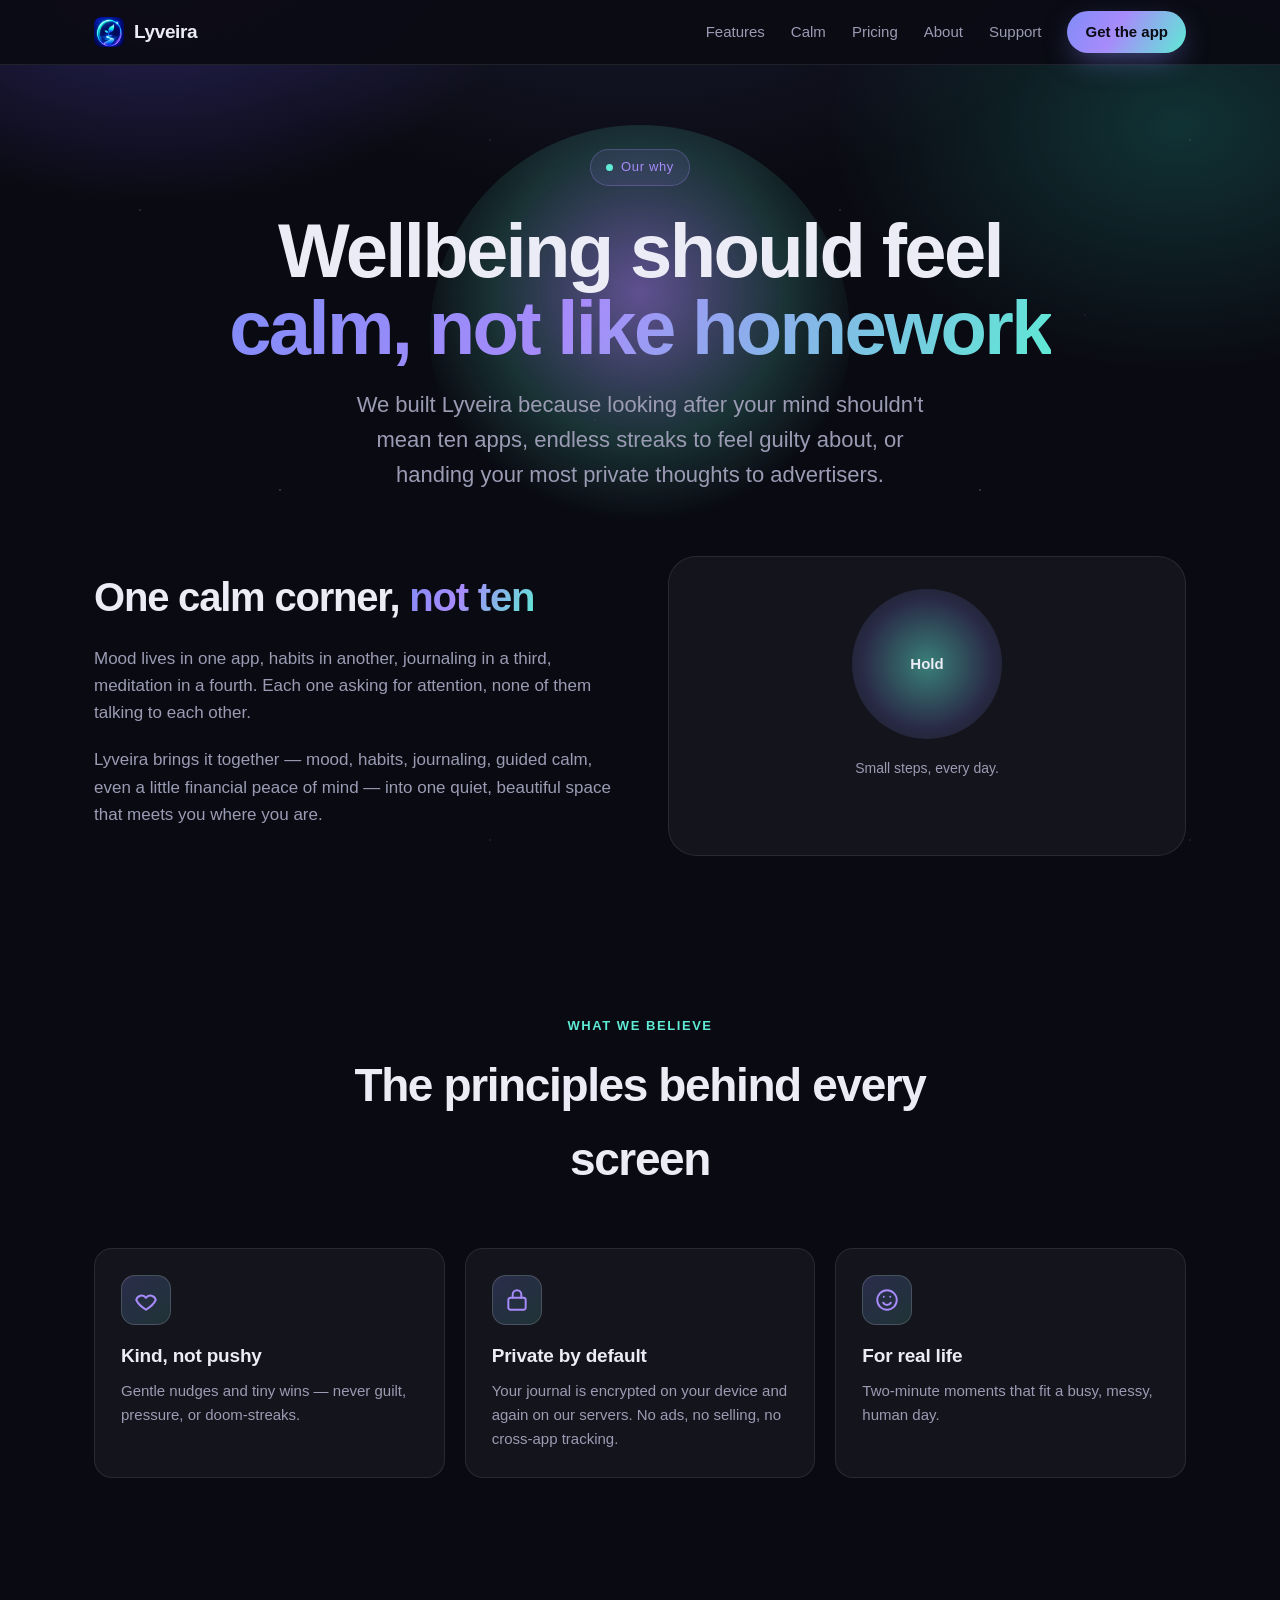
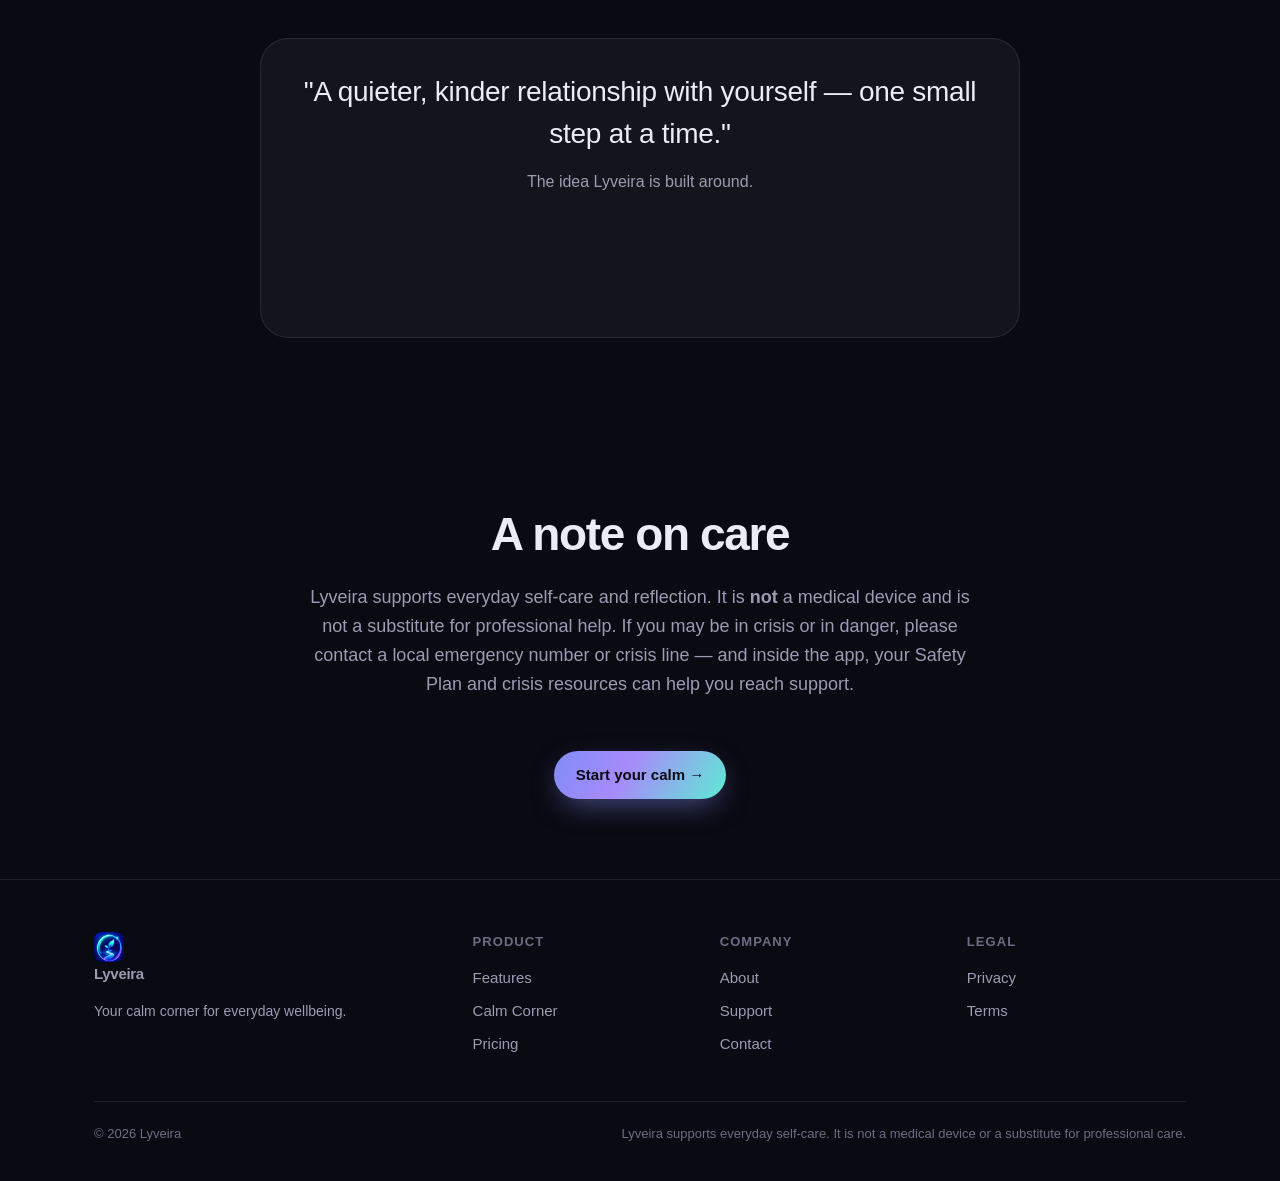
==== commit 89ab6475: "privacy: the policy said we do not collect health data, and we do The published policy stated verbat" ====
--- a/about/index.html
+++ b/about/index.html
@@ -3,6 +3,7 @@
 <head>
 <meta charset="utf-8">
 <meta name="viewport" content="width=device-width, initial-scale=1">
+<meta name="apple-itunes-app" content="app-id=6768826351">
 <title>About — Lyveira</title>
 <meta name="description" content="Why we built Lyveira: a calmer, kinder, more private place to look after your everyday wellbeing.">
 <link rel="icon" type="image/png" sizes="32x32" href="/favicon-32.png">
@@ -17,7 +18,7 @@
   <div class="container">
     <a class="brand" href="../"><img class="mark" src="/icon-192.png" width="30" height="30" alt="" style="border-radius:8px">Lyveira</a>
     <nav class="nav-links">
-      <a href="../#features">Features</a><a href="../#calm">Calm</a><a href="../pricing/">Pricing</a><a href="../about/">About</a><a href="../support/">Support</a>
+      <a href="/features/">Features</a><a href="../#calm">Calm</a><a href="../pricing/">Pricing</a><a href="../about/">About</a><a href="../support/">Support</a>
       <a class="btn btn-primary" href="https://apps.apple.com/app/id6768826351" style="padding:9px 18px">Get the app</a>
     </nav>
     <button class="nav-toggle" aria-label="Menu" aria-expanded="false">☰</button>
@@ -53,7 +54,7 @@
     <div class="head reveal"><div class="kicker">What we believe</div><h2>The principles behind every screen</h2></div>
     <div class="features reveal">
       <div class="feature"><div class="icon"><svg viewBox="0 0 24 24" stroke-width="1.8" stroke-linecap="round" stroke-linejoin="round"><path d="M12 21s-7-4.5-9-9a5 5 0 0 1 9-2 5 5 0 0 1 9 2c-2 4.5-9 9-9 9z"/></svg></div><h3>Kind, not pushy</h3><p>Gentle nudges and tiny wins — never guilt, pressure, or doom-streaks.</p></div>
-      <div class="feature"><div class="icon"><svg viewBox="0 0 24 24" stroke-width="1.8" stroke-linecap="round" stroke-linejoin="round"><rect x="4" y="10" width="16" height="11" rx="2"/><path d="M8 10V7a4 4 0 0 1 8 0v3"/></svg></div><h3>Private by default</h3><p>Your journal is encrypted on your device. No ads, no selling, no tracking.</p></div>
+      <div class="feature"><div class="icon"><svg viewBox="0 0 24 24" stroke-width="1.8" stroke-linecap="round" stroke-linejoin="round"><rect x="4" y="10" width="16" height="11" rx="2"/><path d="M8 10V7a4 4 0 0 1 8 0v3"/></svg></div><h3>Private by default</h3><p>Your journal is encrypted on your device and again on our servers. No ads, no selling, no cross-app tracking.</p></div>
       <div class="feature"><div class="icon"><svg viewBox="0 0 24 24" stroke-width="1.8" stroke-linecap="round" stroke-linejoin="round"><circle cx="12" cy="12" r="9"/><path d="M8.5 14.5a4 4 0 0 0 7 0"/><path d="M9 9h.01M15 9h.01"/></svg></div><h3>For real life</h3><p>Two-minute moments that fit a busy, messy, human day.</p></div>
     </div>
   </div>
@@ -79,7 +80,7 @@
   <div class="container">
     <div class="foot-grid">
       <div><a class="brand" href="../"><img class="mark" src="/icon-192.png" width="30" height="30" alt="" style="border-radius:8px">Lyveira</a><p class="tag">Your calm corner for everyday wellbeing.</p></div>
-      <div><h5>Product</h5><a href="../#features">Features</a><a href="../#calm">Calm Corner</a><a href="../pricing/">Pricing</a></div>
+      <div><h5>Product</h5><a href="/features/">Features</a><a href="../#calm">Calm Corner</a><a href="../pricing/">Pricing</a></div>
       <div><h5>Company</h5><a href="../about/">About</a><a href="../support/">Support</a><a href="mailto:support@lyveira.app">Contact</a></div>
       <div><h5>Legal</h5><a href="../privacy/">Privacy</a><a href="../terms/">Terms</a></div>
     </div>
--- a/styles.css
+++ b/styles.css
@@ -179,6 +179,11 @@
 .feature p { margin: 0; color: var(--muted); font-size: 15px; }
 .feature .badge { position: absolute; top: 18px; right: 18px; font-size: 10px; letter-spacing: 0.08em; text-transform: uppercase;
   color: var(--gold); border: 1px solid rgba(251,191,36,0.4); border-radius: 999px; padding: 3px 9px; }
+/* Coming-soon variant (teal) — never imply an installable feature (LLD 06 §2). */
+.feature .badge.soon { color: var(--teal); border-color: rgba(94,234,212,0.4); background: rgba(94,234,212,0.08); }
+.tag-soon { display: inline-block; font-size: 11px; letter-spacing: 0.06em; text-transform: uppercase; color: var(--teal);
+  border: 1px solid rgba(94,234,212,0.4); background: rgba(94,234,212,0.08); border-radius: 999px; padding: 2px 9px;
+  margin-left: 8px; vertical-align: middle; font-weight: 700; }
 
 /* split showcase */
 .split { display: grid; grid-template-columns: 1fr 1fr; gap: 56px; align-items: center; }
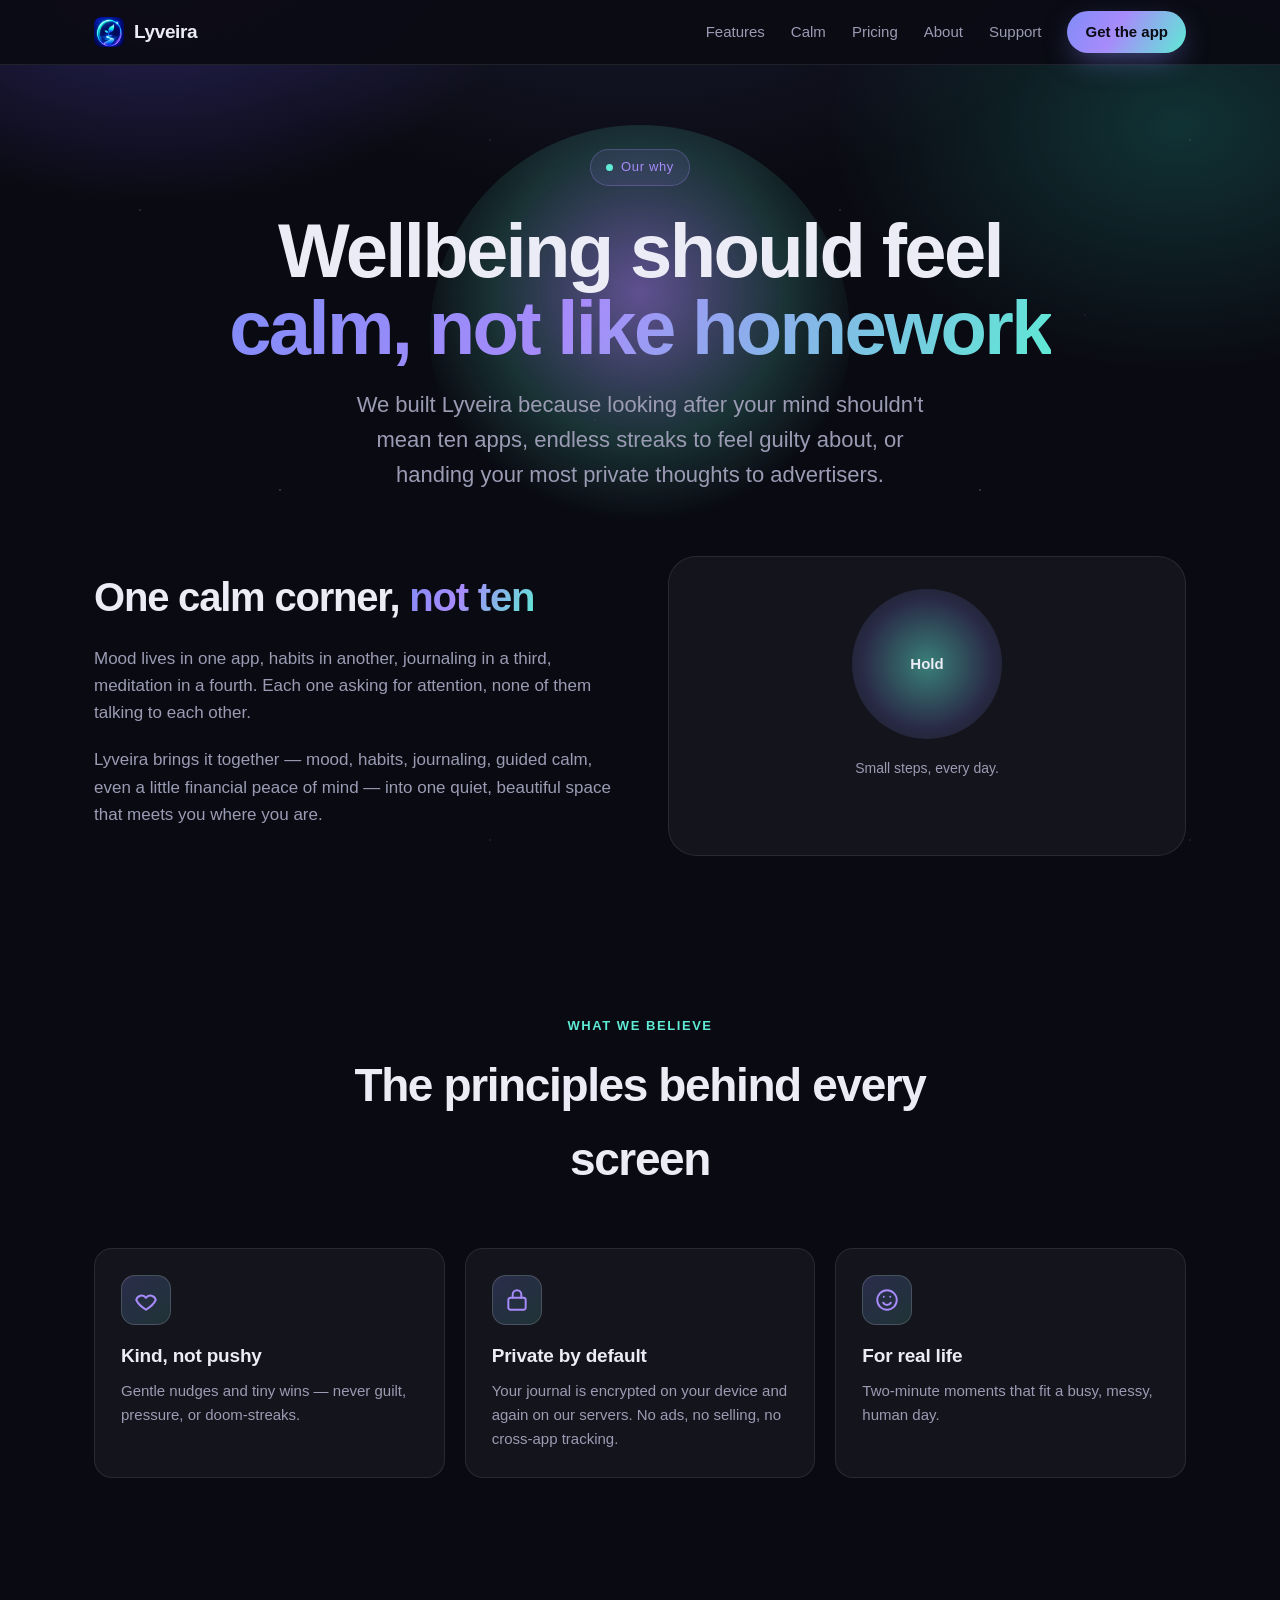
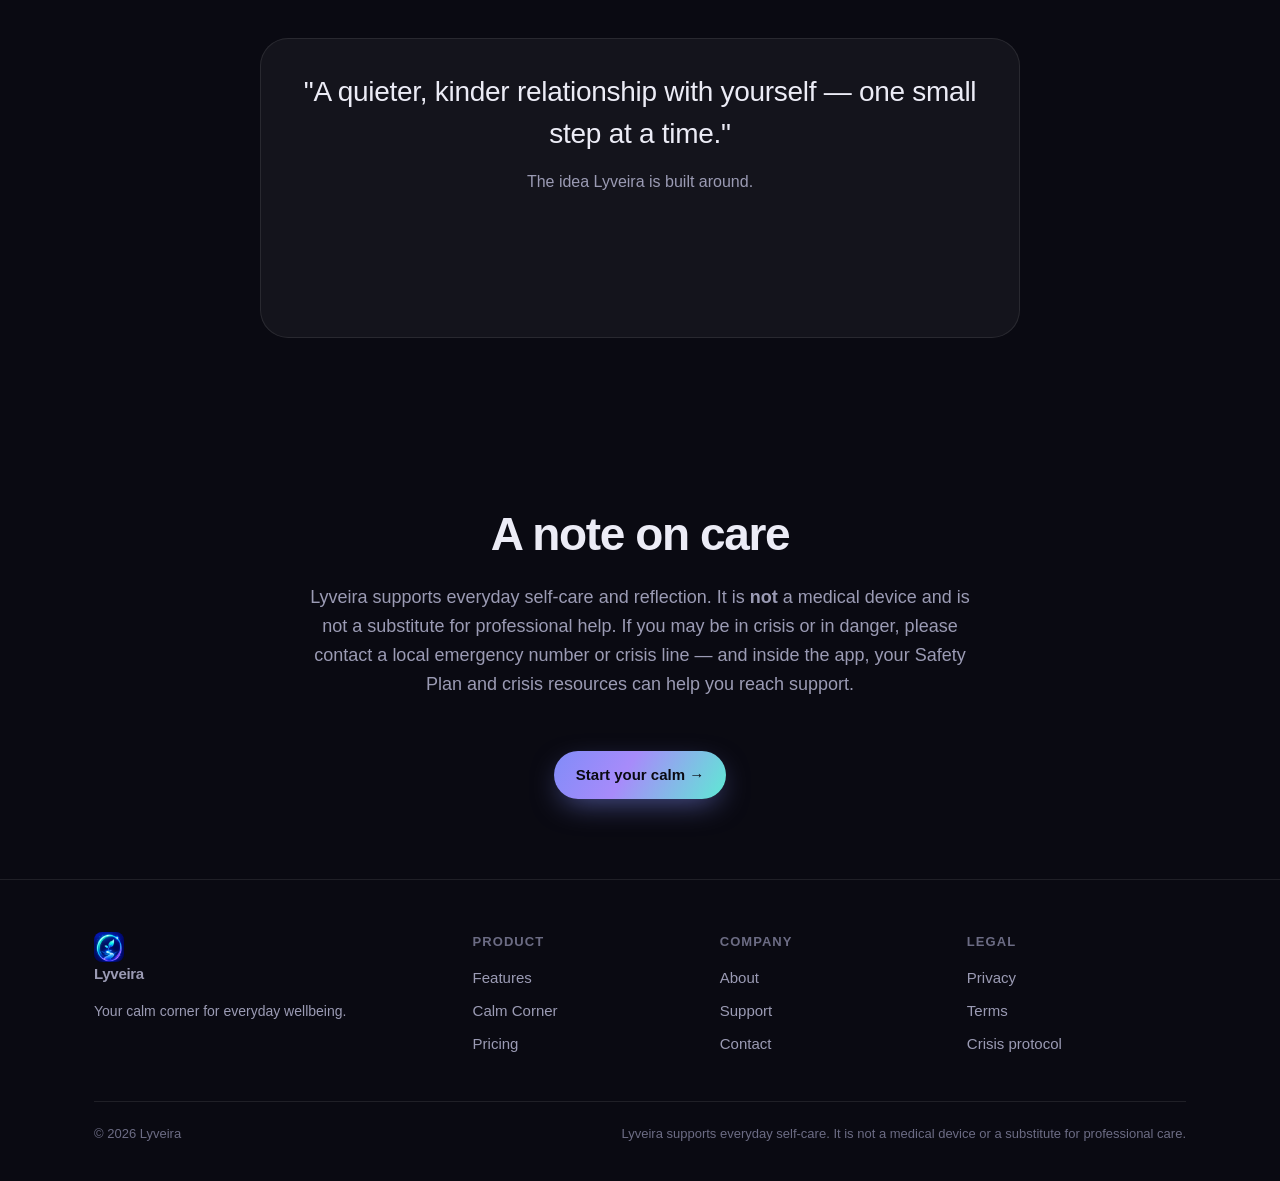
==== commit 8285a1d9: "site: the crisis protocol, published and linked from every page Product plan row 9b. /crisis-protoco" ====
--- a/about/index.html
+++ b/about/index.html
@@ -19,7 +19,7 @@
     <a class="brand" href="../"><img class="mark" src="/icon-192.png" width="30" height="30" alt="" style="border-radius:8px">Lyveira</a>
     <nav class="nav-links">
       <a href="/features/">Features</a><a href="../#calm">Calm</a><a href="../pricing/">Pricing</a><a href="../about/">About</a><a href="../support/">Support</a>
-      <a class="btn btn-primary" href="https://apps.apple.com/app/id6768826351" style="padding:9px 18px">Get the app</a>
+      <a class="btn btn-primary" href="/#get" style="padding:9px 18px">Get the app</a>
     </nav>
     <button class="nav-toggle" aria-label="Menu" aria-expanded="false">☰</button>
   </div>
@@ -72,7 +72,7 @@
 <section>
   <div class="container">
     <div class="head reveal"><h2>A note on care</h2><p>Lyveira supports everyday self-care and reflection. It is <b>not</b> a medical device and is not a substitute for professional help. If you may be in crisis or in danger, please contact a local emergency number or crisis line — and inside the app, your Safety Plan and crisis resources can help you reach support.</p></div>
-    <div style="text-align:center"><a class="btn btn-primary" href="https://apps.apple.com/app/id6768826351">Start your calm →</a></div>
+    <div style="text-align:center"><a class="btn btn-primary" href="/#get">Start your calm →</a></div>
   </div>
 </section>
 
@@ -82,7 +82,7 @@
       <div><a class="brand" href="../"><img class="mark" src="/icon-192.png" width="30" height="30" alt="" style="border-radius:8px">Lyveira</a><p class="tag">Your calm corner for everyday wellbeing.</p></div>
       <div><h5>Product</h5><a href="/features/">Features</a><a href="../#calm">Calm Corner</a><a href="../pricing/">Pricing</a></div>
       <div><h5>Company</h5><a href="../about/">About</a><a href="../support/">Support</a><a href="mailto:support@lyveira.app">Contact</a></div>
-      <div><h5>Legal</h5><a href="../privacy/">Privacy</a><a href="../terms/">Terms</a></div>
+      <div><h5>Legal</h5><a href="../privacy/">Privacy</a><a href="../terms/">Terms</a><a href="../crisis-protocol/">Crisis protocol</a></div>
     </div>
     <div class="foot-bottom"><span>&copy; 2026 Lyveira</span><span class="disc">Lyveira supports everyday self-care. It is not a medical device or a substitute for professional care.</span></div>
   </div>
--- a/styles.css
+++ b/styles.css
@@ -94,7 +94,8 @@
 .btn-ghost:hover { color: var(--text); background: var(--surface-2); }
 
 .appstore { display: inline-flex; align-items: center; gap: 11px; background: #000; border: 1px solid #33333f;
-  color: #fff; padding: 11px 20px; border-radius: 14px; transition: transform .2s var(--ease), border-color .2s; }
+  color: #fff; padding: 11px 20px; border-radius: 14px; transition: transform .2s var(--ease), border-color .2s;
+  min-width: 180px; justify-content: center; } /* the App Store and Google Play pair match when they stack */
 .appstore:hover { transform: translateY(-2px); border-color: #555; color: #fff; }
 .appstore svg { width: 26px; height: 26px; fill: #fff; }
 .appstore .s { font-size: 11px; color: #c9c9d6; line-height: 1; }
@@ -129,6 +130,9 @@
 .screen { height: 100%; border-radius: 33px; background: radial-gradient(130% 80% at 50% 0%, #1a1a2c, #0c0c16); overflow: hidden; position: relative; }
 .screen .slide { position: absolute; inset: 0; padding: 46px 18px 18px; display: flex; flex-direction: column; gap: 12px; opacity: 0; transition: opacity .7s var(--ease); }
 .screen .slide.on { opacity: 1; }
+/* Real screenshots (2026-11-10): the image carries its own status bar, so no drawn notch. */
+.phone.real .screen { background: #0c0c16; }
+.screen img.slide { padding: 0; width: 100%; height: 100%; object-fit: cover; display: block; }
 .sl-greet { font-size: 13px; color: var(--muted); }
 .sl-greet b { display: block; color: var(--text); font-size: 21px; letter-spacing: -0.02em; font-weight: 700; }
 .card-mini { background: var(--surface); border: 1px solid var(--border); border-radius: 14px; padding: 13px 14px; }
